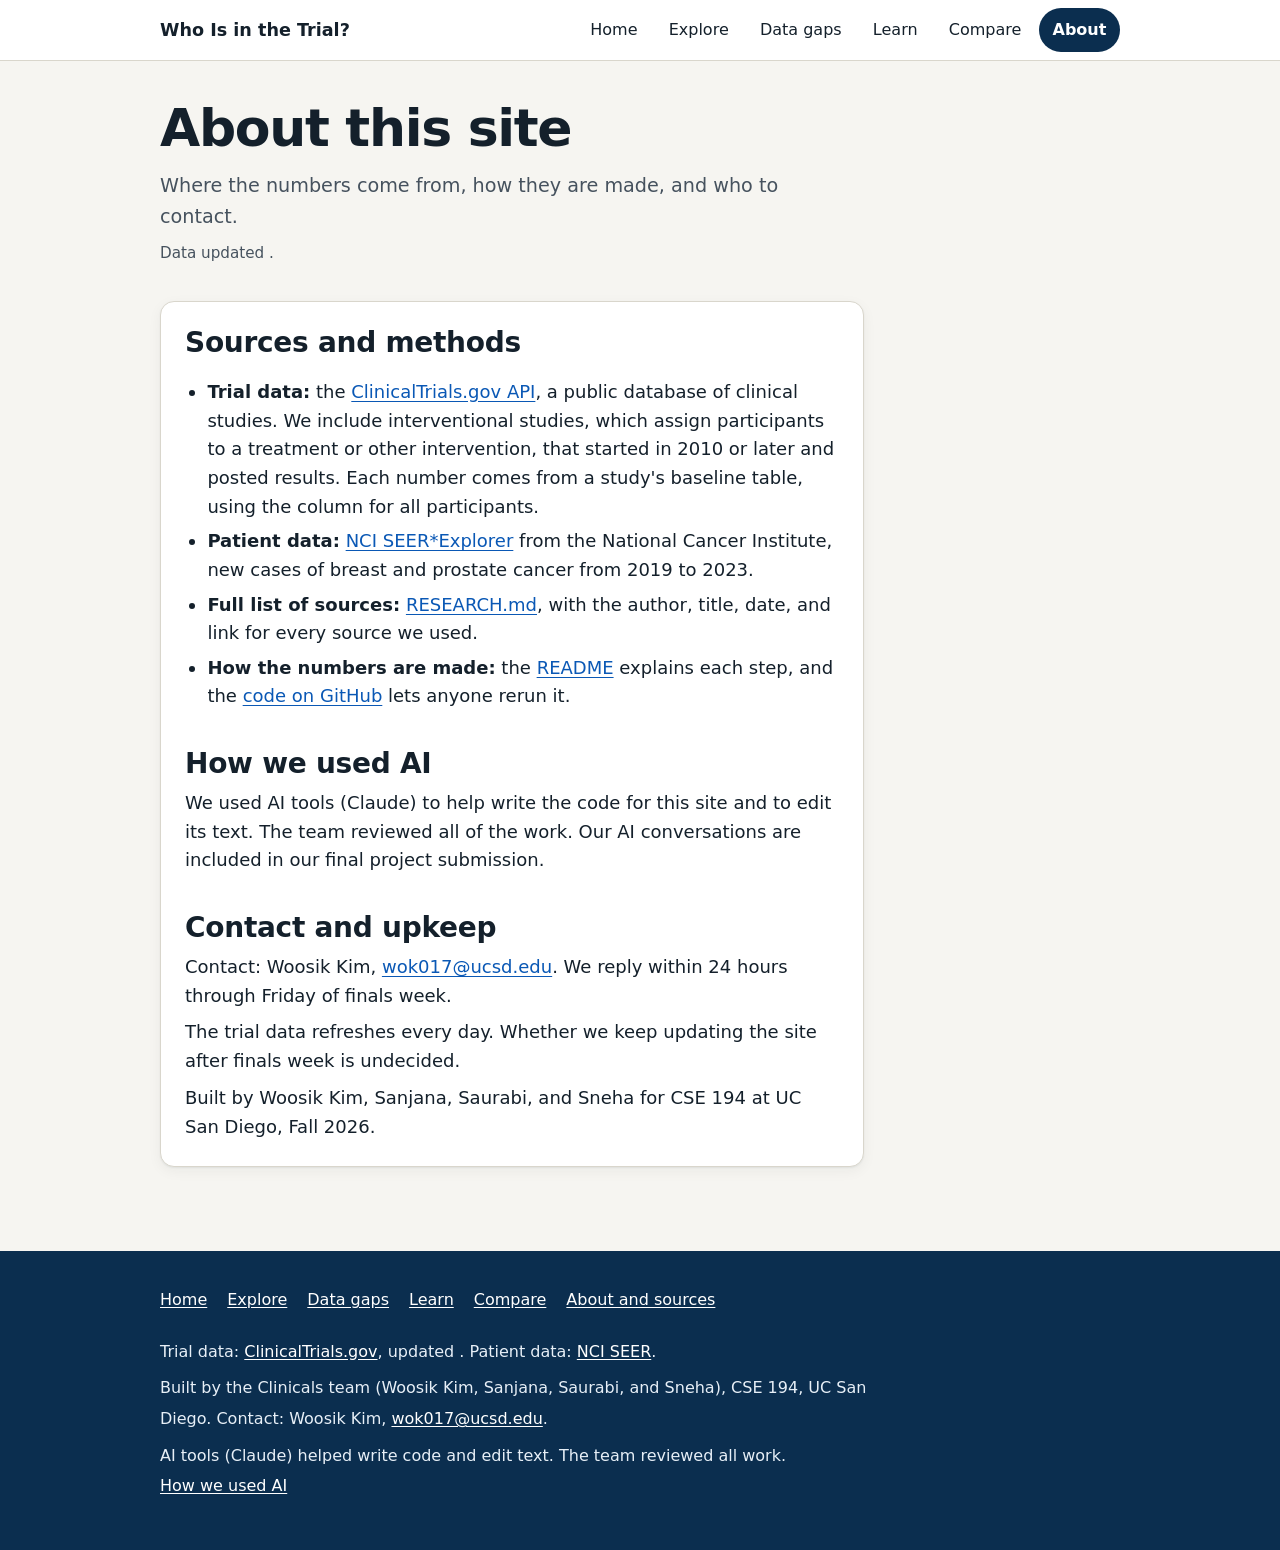
==== docs/about.html @ 06e400dc "Restructure the site into focused pages Replace the single-page dashboard with a redesigned homepage" ====
<!doctype html>
<html lang="en">
<head>
<meta charset="utf-8">
<meta name="viewport" content="width=device-width, initial-scale=1">
<title>About and sources | Who Is in the Trial?</title>
<meta name="description" content="Where the data comes from, how the numbers are made, and how the team used AI.">
<link rel="stylesheet" href="style.css">
</head>
<body>
<a class="skip" href="#main">Skip to main content</a>
<header class="site-head"><div class="wrap">
  <a class="brand" href="index.html">Who Is in the Trial?</a>
  <nav aria-label="Main"><ul class="nav">
    <li><a href="index.html">Home</a></li>
    <li><a href="explore.html">Explore</a></li>
    <li><a href="gaps.html">Data gaps</a></li>
    <li><a href="learn.html">Learn</a></li>
    <li><a href="compare.html">Compare</a></li>
    <li><a href="about.html" aria-current="page">About</a></li>
  </ul></nav>
</div></header>

<main id="main">
<div class="wrap">
  <div class="page-head">
    <h1>About this site</h1>
    <p class="lede">Where the numbers come from, how they are made, and who to contact.</p>
    <p class="updated">Data updated <span class="data-updated"></span>.</p>
  </div>
  <article class="prose card">
    <h2 id="sources" style="margin-top:0">Sources and methods</h2>
    <ul class="sources">
      <li><strong>Trial data:</strong> the <a href="https://clinicaltrials.gov/data-api/api">ClinicalTrials.gov API</a>, a public database of clinical studies. We include interventional studies, which assign participants to a treatment or other intervention, that started in 2010 or later and posted results. Each number comes from a study's baseline table, using the column for all participants.</li>
      <li><strong>Patient data:</strong> <a href="https://seer.cancer.gov/statistics-network/explorer/">NCI SEER*Explorer</a> from the National Cancer Institute, new cases of breast and prostate cancer from 2019 to 2023.</li>
      <li><strong>Full list of sources:</strong> <a href="https://github.com/woosik-study/clinicals/blob/main/RESEARCH.md">RESEARCH.md</a>, with the author, title, date, and link for every source we used.</li>
      <li><strong>How the numbers are made:</strong> the <a href="https://github.com/woosik-study/clinicals/blob/main/README.md">README</a> explains each step, and the <a href="https://github.com/woosik-study/clinicals">code on GitHub</a> lets anyone rerun it.</li>
    </ul>
    <h2 id="ai">How we used AI</h2>
    <p>We used AI tools (Claude) to help write the code for this site and to edit its text. The team reviewed all of the work. Our AI conversations are included in our final project submission.</p>
    <h2 id="contact">Contact and upkeep</h2>
    <p>Contact: Woosik Kim, <a href="mailto:wok017@ucsd.edu">wok017@ucsd.edu</a>. We reply within 24 hours through Friday of finals week.</p>
    <p>The trial data refreshes every day. Whether we keep updating the site after finals week is undecided.</p>
    <p>Built by Woosik Kim, Sanjana, Saurabi, and Sneha for CSE 194 at UC San Diego, Fall 2026.</p>
  </article>
</div>
</main>

<footer class="site-foot"><div class="wrap">
  <ul>
    <li><a href="index.html">Home</a></li><li><a href="explore.html">Explore</a></li><li><a href="gaps.html">Data gaps</a></li><li><a href="learn.html">Learn</a></li><li><a href="compare.html">Compare</a></li><li><a href="about.html">About and sources</a></li>
  </ul>
  <p>Trial data: <a href="https://clinicaltrials.gov">ClinicalTrials.gov</a>, updated <span class="data-updated"></span>. Patient data: <a href="https://seer.cancer.gov/statistics-network/explorer/">NCI SEER</a>.</p>
  <p>Built by the Clinicals team (Woosik Kim, Sanjana, Saurabi, and Sneha), CSE 194, UC San Diego. Contact: Woosik Kim, <a href="mailto:wok017@ucsd.edu">wok017@ucsd.edu</a>.</p>
  <p>AI tools (Claude) helped write code and edit text. The team reviewed all work. <a href="about.html#ai">How we used AI</a></p>
</div></footer>
<script src="data.js"></script>
<script src="common.js"></script>
</body>
</html>
---- docs/style.css ----
/* Who Is in the Trial? Shared styles for every page.
   Contrast: body text and muted text are at least 7:1 on the page background, links and
   focus rings at least 4.5:1. Chart colors are never the only way to read a value:
   every bar and segment also has a text label, and each chart has a table version. */
:root{
  --bg:#f6f5f1;--surface:#fff;--ink:#14202b;--muted:#46525e;--line:#d9d6cc;
  --brand:#0b2e4f;--brand-soft:#e6eef6;--accent:#0a58b5;--hi:#ffc233;--warn:#8a4300;--warn-bg:#fff1dd;
  --track:#e9e6de;--radius:14px;--shadow:0 1px 2px rgba(20,32,43,.06),0 4px 14px rgba(20,32,43,.05)
}
*{box-sizing:border-box}
html{scroll-behavior:smooth;scroll-padding-top:5rem}
body{margin:0;background:var(--bg);color:var(--ink);font:1.125rem/1.6 system-ui,-apple-system,"Segoe UI",Roboto,sans-serif;-webkit-text-size-adjust:100%}
.wrap{max-width:62rem;margin:0 auto;padding:0 1rem}
h1,h2,h3{line-height:1.2;letter-spacing:-.01em;margin:0}
h1{font-size:clamp(2rem,5.2vw,3.25rem);font-weight:750;letter-spacing:-.025em}
h2{font-size:clamp(1.35rem,3vw,1.75rem);font-weight:700}
h3{font-size:1.15rem;font-weight:650;margin:1.5rem 0 .25rem}
p{margin:.5rem 0 0}
a{color:var(--accent);text-underline-offset:.15em}
a:hover{text-decoration-thickness:2px}
:focus-visible{outline:3px solid var(--accent);outline-offset:3px;border-radius:4px}
.sr{position:absolute;width:1px;height:1px;overflow:hidden;clip:rect(0 0 0 0);white-space:nowrap}
.skip{position:absolute;left:1rem;top:-4rem;background:var(--ink);color:#fff;padding:.6rem 1rem;border-radius:8px;z-index:20}
.skip:focus{top:.5rem}
.muted{color:var(--muted)}

/* Site header and navigation */
.site-head{background:var(--surface);border-bottom:1px solid var(--line)}
@media (min-width:800px) and (min-height:640px){.site-head{position:sticky;top:0;z-index:10}}
.site-head .wrap{display:flex;flex-wrap:wrap;align-items:center;justify-content:space-between;gap:.25rem 1.5rem;padding-top:.5rem;padding-bottom:.5rem}
.brand{font-weight:750;color:var(--ink);text-decoration:none;font-size:1.1rem;padding:.4rem 0}
.nav{display:flex;flex-wrap:wrap;gap:.25rem;margin:0;padding:0;list-style:none}
.nav a{display:inline-block;padding:.55rem .85rem;border-radius:999px;color:var(--ink);text-decoration:none;font-size:1rem;min-height:2.75rem;line-height:1.6}
.nav a:hover{background:var(--brand-soft)}
.nav a[aria-current=page]{background:var(--brand);color:#fff;font-weight:650}

/* Page headings */
.page-head{padding:2.25rem 0 1rem}
.lede{color:var(--muted);max-width:42rem;margin-top:.75rem;font-size:1.2rem}
.updated{color:var(--muted);font-size:.95rem;margin-top:.5rem}

/* Home hero */
.hero{background:var(--brand);color:#fff;padding:3rem 0 3.5rem}
.hero h1{max-width:20ch}
.hero .lede{color:#dbe6f1;max-width:40rem}
.hero .updated{color:#b9cbdd}
.bigstats{display:grid;grid-template-columns:repeat(auto-fit,minmax(13rem,1fr));gap:1rem;margin-top:2rem}
.bigstat{background:rgba(255,255,255,.08);border:1px solid rgba(255,255,255,.22);border-radius:var(--radius);padding:1rem 1.25rem}
.bigstat .v{font-size:clamp(2.1rem,5vw,3rem);font-weight:800;letter-spacing:-.03em;color:var(--hi);line-height:1.1}
.bigstat .l{color:#e7eff7;font-size:1rem;margin-top:.25rem}

/* Sections and cards */
.section{padding:2.5rem 0 .5rem}
.section>h2{margin-bottom:.25rem}
.card{background:var(--surface);border:1px solid var(--line);border-radius:var(--radius);padding:1.5rem;margin:1.25rem 0;box-shadow:var(--shadow)}
.card>h2{margin-bottom:.25rem}
.card .sub{color:var(--muted);margin:.25rem 0 1rem}
.card.pull{margin-top:-2rem;position:relative}
.cardgrid{display:grid;grid-template-columns:repeat(auto-fit,minmax(15rem,1fr));gap:1rem;margin:1.25rem 0}
.tile{display:block;background:var(--surface);border:1px solid var(--line);border-radius:var(--radius);padding:1.25rem;text-decoration:none;color:var(--ink);box-shadow:var(--shadow)}
.tile:hover{border-color:var(--accent)}
.tile h3{margin:0 0 .25rem;font-size:1.2rem;color:var(--accent)}
.tile p{margin:.25rem 0 0;color:var(--muted);font-size:1rem}
.tile .num{display:block;font-size:2rem;font-weight:800;letter-spacing:-.02em;color:var(--ink);margin-top:.5rem}
.tile .go{display:block;margin-top:.75rem;font-weight:650;color:var(--accent)}

/* Chips and notes */
.chip{display:inline-block;background:var(--brand-soft);color:var(--brand);border-radius:999px;padding:.25rem .8rem;font-size:.95rem;font-weight:600}
.chip.warn{background:var(--warn-bg);color:var(--warn)}
.cover{display:flex;flex-wrap:wrap;gap:.5rem .75rem;align-items:center;margin:1rem 0 0;color:var(--muted);font-size:1rem}
.callout{background:var(--warn-bg);color:#4a2700;border-left:5px solid var(--warn);border-radius:8px;padding:.9rem 1.1rem;margin:1rem 0}
.empty{color:var(--muted);font-style:italic}
.pending{background:var(--brand-soft);border-radius:10px;padding:1rem 1.1rem;color:var(--ink)}

/* Disclosure (details) */
details{margin-top:1rem}
summary{cursor:pointer;font-weight:650;color:var(--accent);padding:.5rem 0;min-height:2.75rem;display:list-item}
details .body{padding:.25rem 0 .5rem;color:var(--muted);font-size:1rem}
.src{color:var(--muted);font-size:.95rem;margin:.75rem 0 0}

/* Controls */
.picker{display:flex;flex-wrap:wrap;gap:.5rem;margin:.5rem 0 1rem}
.picker button{font:inherit;font-weight:600;border:2px solid var(--line);background:var(--surface);color:var(--ink);padding:.6rem 1.15rem;border-radius:999px;cursor:pointer;min-height:2.75rem}
.picker button:hover{border-color:var(--accent)}
.picker button[aria-pressed=true]{background:var(--brand);border-color:var(--brand);color:#fff}
.refine{background:var(--surface);border:1px solid var(--line);border-radius:var(--radius);padding:.25rem 1.25rem;margin:0 0 1.25rem}
.refine summary{color:var(--ink)}
.refine .fields{display:flex;flex-wrap:wrap;gap:1rem 2rem;padding:.25rem 0 1rem}
.refine label{display:flex;flex-direction:column;gap:.25rem;font-size:1rem;color:var(--muted);min-width:0;max-width:100%}
select{font:inherit;font-size:1rem;color:var(--ink);padding:.6rem .75rem;border-radius:10px;border:2px solid var(--line);background:var(--surface);max-width:100%;min-height:2.75rem}
select:disabled{opacity:.55}
.onpage{display:flex;flex-wrap:wrap;gap:.25rem .5rem;margin:1.5rem 0 0;align-items:center;font-size:1rem}
.onpage span{color:var(--muted);margin-right:.25rem}
.onpage a{padding:.4rem .75rem;border-radius:999px;background:var(--surface);border:1px solid var(--line);text-decoration:none;color:var(--ink);min-height:2.5rem;display:inline-block}
.onpage a:hover{border-color:var(--accent)}

/* Summary stats */
.stats{display:grid;grid-template-columns:repeat(auto-fit,minmax(11rem,1fr));gap:1rem;margin:0 0 .5rem}
.stat{background:var(--surface);border:1px solid var(--line);border-radius:var(--radius);padding:1rem 1.25rem;box-shadow:var(--shadow)}
.stat .v{font-size:2.25rem;font-weight:800;letter-spacing:-.025em;line-height:1.1;color:var(--brand)}
.stat .l{color:var(--muted);font-size:1rem;margin-top:.15rem}

/* Bars */
.bars{list-style:none;margin:0;padding:0}
.bar{display:grid;grid-template-columns:minmax(9rem,16rem) 1fr 4.5rem;gap:.25rem .75rem;align-items:center;margin:.55rem 0}
.bar .name{font-size:1.02rem}
.track{background:var(--track);border-radius:6px;height:1.4rem;overflow:hidden}
.fill{height:100%;border-radius:0 6px 6px 0;background:var(--c,var(--accent));transform-origin:left;animation:grow .6s ease-out both}
.fill.gray{--c:#59646e}
.fill.warn{--c:#b85c00}
.pct{text-align:right;font-weight:700;font-variant-numeric:tabular-nums}
.bar .tag{grid-column:2 / 4;color:var(--muted);font-size:.9rem;margin-top:-.15rem}
@keyframes grow{from{transform:scaleX(0)}to{transform:scaleX(1)}}
@media (prefers-reduced-motion:reduce){.fill,.seg{animation:none!important}html{scroll-behavior:auto}}
@media (max-width:640px){.bar{grid-template-columns:1fr 4rem}.bar .name{grid-column:1 / 3}.bar .tag{grid-column:1 / 3}}
.groupname{font-size:.95rem;font-weight:700;color:var(--muted);text-transform:uppercase;letter-spacing:.04em;margin:1.25rem 0 .25rem}

/* Stacked bars (home hero chart, reporting split) */
.stack{margin:.9rem 0}
.stack .rowlabel{display:flex;justify-content:space-between;gap:1rem;font-weight:650;margin-bottom:.3rem;flex-wrap:wrap}
.stack .rowlabel small{font-weight:400;color:var(--muted);font-size:.9rem}
.stackbar{display:flex;height:2.6rem;border-radius:8px;overflow:hidden;background:var(--track)}
.seg{display:flex;align-items:center;justify-content:center;font-size:.9rem;font-weight:700;border-right:2px solid #fff;min-width:0;overflow:hidden;white-space:nowrap;animation:fade .6s ease-out both}
.seg:last-child{border-right:0}
@keyframes fade{from{opacity:0}to{opacity:1}}
.key{display:flex;flex-wrap:wrap;gap:.4rem 1.25rem;list-style:none;margin:1rem 0 0;padding:0;font-size:.98rem}
.key li{display:inline-flex;align-items:center;gap:.45rem}
.sw{width:1rem;height:1rem;border-radius:4px;display:inline-block;flex:none}

/* PPR chart */
.ppr-axis,.ppr-row{display:grid;grid-template-columns:minmax(9rem,16rem) 1fr 9rem;gap:.25rem .75rem;align-items:center}
.ppr-row{margin:1rem 0 .25rem}
.ppr-label{font-size:1.02rem}
.ppr-track{position:relative;height:1.5rem;background:var(--track);border-radius:6px}
.ppr-track .ref{position:absolute;top:-.4rem;bottom:-.4rem;border-left:3px dashed var(--ink)}
.dot{position:absolute;top:50%;width:1.2rem;height:1.2rem;margin:-.6rem 0 0 -.6rem;border-radius:50%;background:var(--accent);border:2px solid #fff;box-shadow:0 0 0 2px var(--accent)}
.dot.hollow{background:#fff;border:3px solid var(--accent);box-shadow:none}
.ppr-val{font-weight:750;font-size:1.25rem;font-variant-numeric:tabular-nums;line-height:1.1}
.ppr-val .wo{display:block;font-weight:400;font-size:.85rem;color:var(--muted);margin-top:.15rem}
.ppr-detail{grid-column:2 / 4;color:var(--muted);font-size:.92rem}
.ticks{position:relative;height:1.3rem;color:var(--muted);font-size:.85rem}
.ticks span{position:absolute;transform:translateX(-50%)}
.dot-key{width:1rem;height:1rem;border-radius:50%;background:var(--accent);display:inline-block}
.dot-key.hollow{background:#fff;border:3px solid var(--accent)}
.ref-key{height:1.1rem;border-left:3px dashed var(--ink);display:inline-block}
@media (max-width:640px){
  .ppr-axis,.ppr-row{grid-template-columns:1fr 6.5rem}
  .ppr-label{grid-column:1 / 3}
  .ppr-axis>div:first-child{display:none}
  .ppr-detail{grid-column:1 / 3}
  .ppr-val{font-size:1.1rem}
}

/* Tables */
.tablewrap{overflow-x:auto;border-radius:8px}
.tablewrap:focus-visible{outline-offset:0}
table{width:100%;border-collapse:collapse;font-size:1rem}
caption{text-align:left;color:var(--muted);padding-bottom:.5rem;font-size:.95rem}
th,td{text-align:left;padding:.65rem .6rem;border-bottom:1px solid var(--line);vertical-align:top}
th{color:var(--muted);font-weight:650;white-space:nowrap}
td.num,th.num{text-align:right;font-variant-numeric:tabular-nums}
.also{color:var(--muted);font-size:.9rem;margin-top:.15rem}
.btn{font:inherit;font-weight:650;border:2px solid var(--accent);color:var(--accent);background:var(--surface);padding:.55rem 1.1rem;border-radius:999px;cursor:pointer;margin-top:1rem;min-height:2.75rem}
.btn:hover{background:var(--brand-soft)}
.matrix td,.matrix th{vertical-align:middle}
.cell{display:flex;align-items:center;gap:.6rem;min-width:7.5rem}
.cell .mini{flex:1;height:.7rem;background:var(--track);border-radius:4px;overflow:hidden;min-width:3rem}
.cell .mini i{display:block;height:100%;background:var(--accent)}
.cell b{font-variant-numeric:tabular-nums;min-width:2.9rem;text-align:right}
.status{display:inline-block;border-radius:999px;padding:.15rem .65rem;font-size:.9rem;font-weight:650}
.status.ok{background:#dff1e7;color:#0b4a2b}
.status.wait{background:var(--warn-bg);color:var(--warn)}
.status.none{background:#eceae4;color:#3a444d}

/* Text pages */
.prose{max-width:44rem}
.prose ul,.prose ol{padding-left:1.4rem}
.prose li{margin:.35rem 0}
.prose h2{margin-top:2.25rem}
.toc{display:flex;flex-wrap:wrap;gap:.5rem;margin:1rem 0 0}
.toc a{padding:.45rem .9rem;border-radius:999px;background:var(--surface);border:1px solid var(--line);text-decoration:none;color:var(--ink);min-height:2.5rem;display:inline-block}
.toc a:hover{border-color:var(--accent)}
.two{display:grid;grid-template-columns:repeat(auto-fit,minmax(16rem,1fr));gap:1rem;margin:1rem 0}
.two>div{background:var(--surface);border:1px solid var(--line);border-radius:var(--radius);padding:1.1rem 1.25rem}
.two h3{margin-top:0}

/* Footer */
.site-foot{margin-top:3rem;background:var(--brand);color:#e7eff7;padding:2rem 0 2.5rem;font-size:1rem}
.site-foot a{color:#fff}
.site-foot ul{list-style:none;padding:0;margin:0 0 1rem;display:flex;flex-wrap:wrap;gap:.25rem 1.25rem}
.site-foot a{display:inline-block;padding:.3rem 0}
.site-foot p{margin:.4rem 0;max-width:46rem}
main{display:block;padding-bottom:1rem}
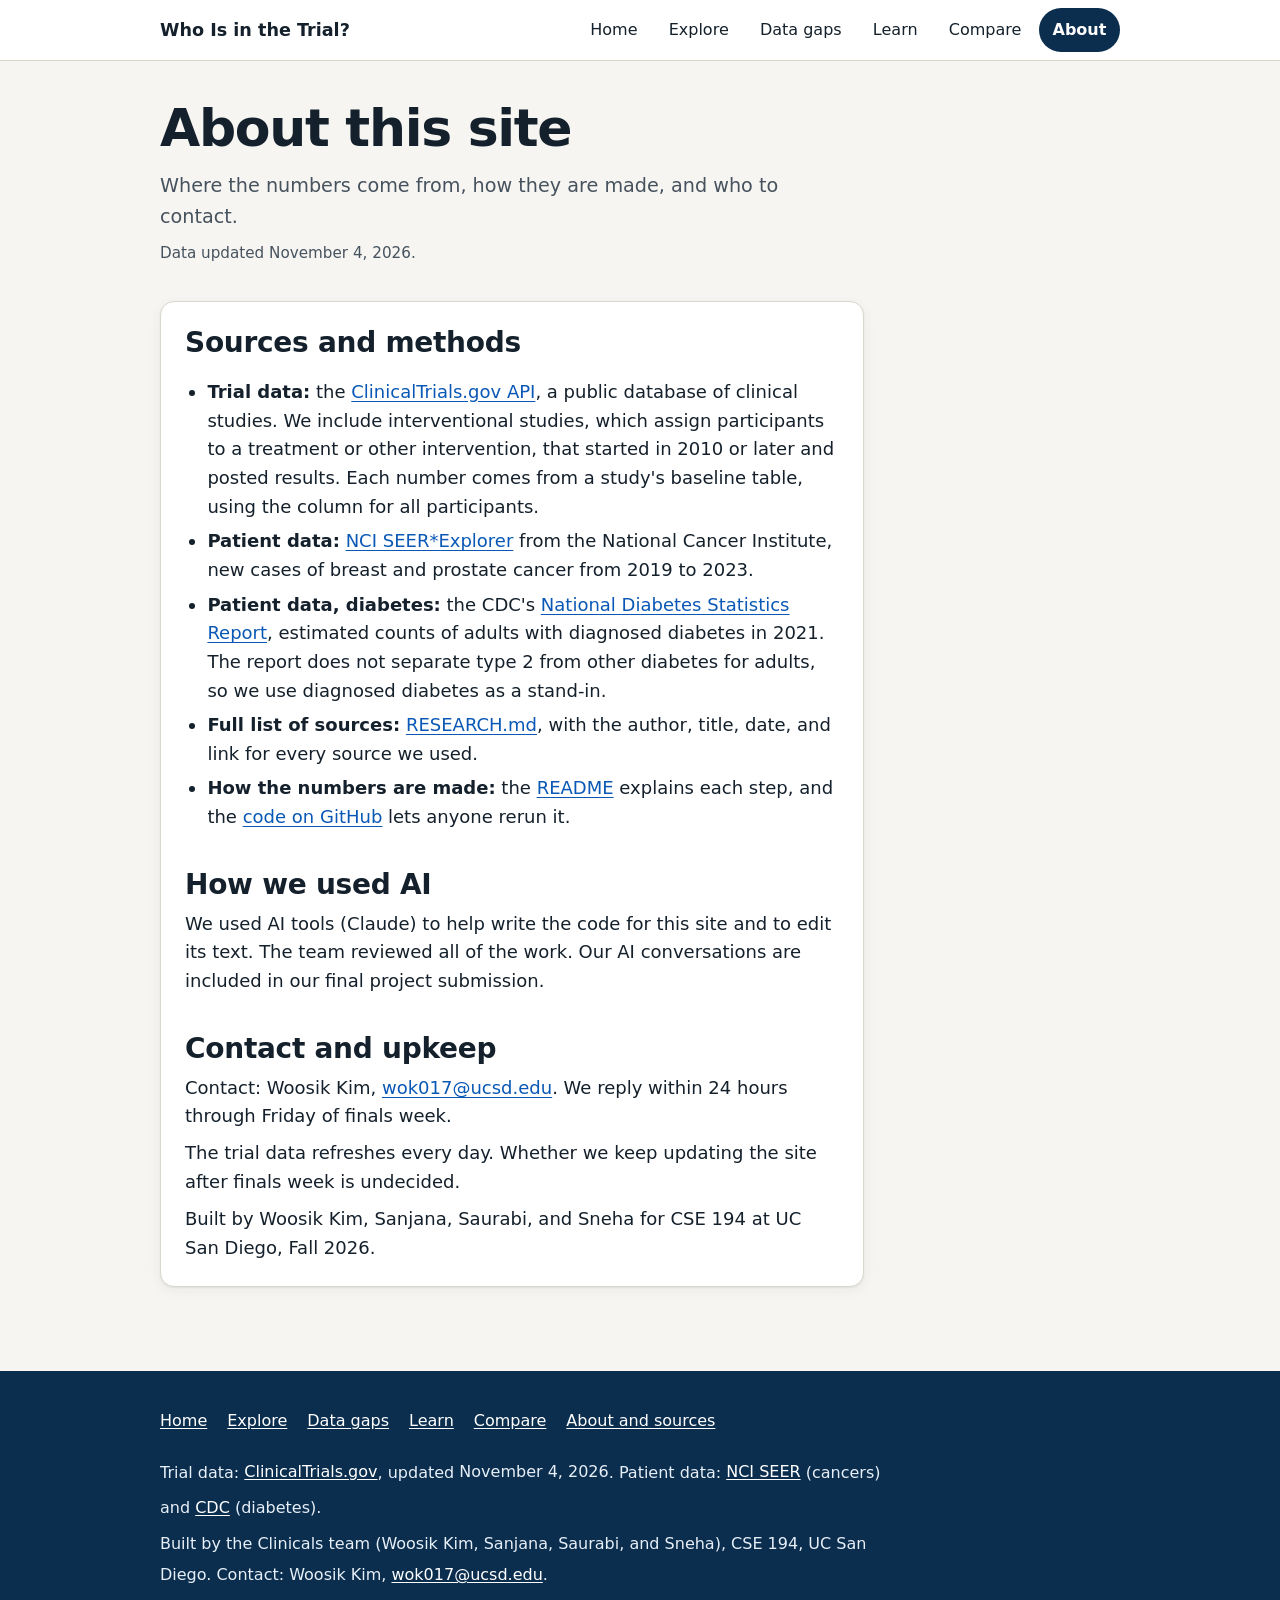
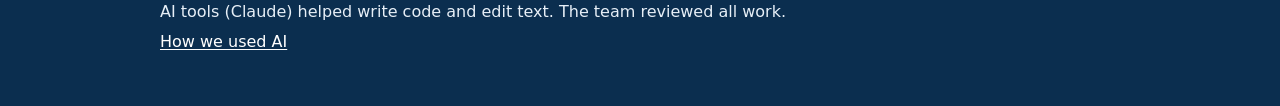
==== commit 558ebd37: "Add type 2 diabetes patient counts and document the diabetes stand-in Type 2 diabetes now compares t" ====
--- a/docs/about.html
+++ b/docs/about.html
@@ -33,6 +33,7 @@
     <ul class="sources">
       <li><strong>Trial data:</strong> the <a href="https://clinicaltrials.gov/data-api/api">ClinicalTrials.gov API</a>, a public database of clinical studies. We include interventional studies, which assign participants to a treatment or other intervention, that started in 2010 or later and posted results. Each number comes from a study's baseline table, using the column for all participants.</li>
       <li><strong>Patient data:</strong> <a href="https://seer.cancer.gov/statistics-network/explorer/">NCI SEER*Explorer</a> from the National Cancer Institute, new cases of breast and prostate cancer from 2019 to 2023.</li>
+      <li><strong>Patient data, diabetes:</strong> the CDC's <a href="https://www.cdc.gov/diabetes/data/statistics-report/index.html">National Diabetes Statistics Report</a>, estimated counts of adults with diagnosed diabetes in 2021. The report does not separate type 2 from other diabetes for adults, so we use diagnosed diabetes as a stand-in.</li>
       <li><strong>Full list of sources:</strong> <a href="https://github.com/woosik-study/clinicals/blob/main/RESEARCH.md">RESEARCH.md</a>, with the author, title, date, and link for every source we used.</li>
       <li><strong>How the numbers are made:</strong> the <a href="https://github.com/woosik-study/clinicals/blob/main/README.md">README</a> explains each step, and the <a href="https://github.com/woosik-study/clinicals">code on GitHub</a> lets anyone rerun it.</li>
     </ul>
@@ -50,7 +51,7 @@
   <ul>
     <li><a href="index.html">Home</a></li><li><a href="explore.html">Explore</a></li><li><a href="gaps.html">Data gaps</a></li><li><a href="learn.html">Learn</a></li><li><a href="compare.html">Compare</a></li><li><a href="about.html">About and sources</a></li>
   </ul>
-  <p>Trial data: <a href="https://clinicaltrials.gov">ClinicalTrials.gov</a>, updated <span class="data-updated"></span>. Patient data: <a href="https://seer.cancer.gov/statistics-network/explorer/">NCI SEER</a>.</p>
+  <p>Trial data: <a href="https://clinicaltrials.gov">ClinicalTrials.gov</a>, updated <span class="data-updated"></span>. Patient data: <a href="https://seer.cancer.gov/statistics-network/explorer/">NCI SEER</a> (cancers) and <a href="https://www.cdc.gov/diabetes/data/statistics-report/index.html">CDC</a> (diabetes).</p>
   <p>Built by the Clinicals team (Woosik Kim, Sanjana, Saurabi, and Sneha), CSE 194, UC San Diego. Contact: Woosik Kim, <a href="mailto:wok017@ucsd.edu">wok017@ucsd.edu</a>.</p>
   <p>AI tools (Claude) helped write code and edit text. The team reviewed all work. <a href="about.html#ai">How we used AI</a></p>
 </div></footer>
